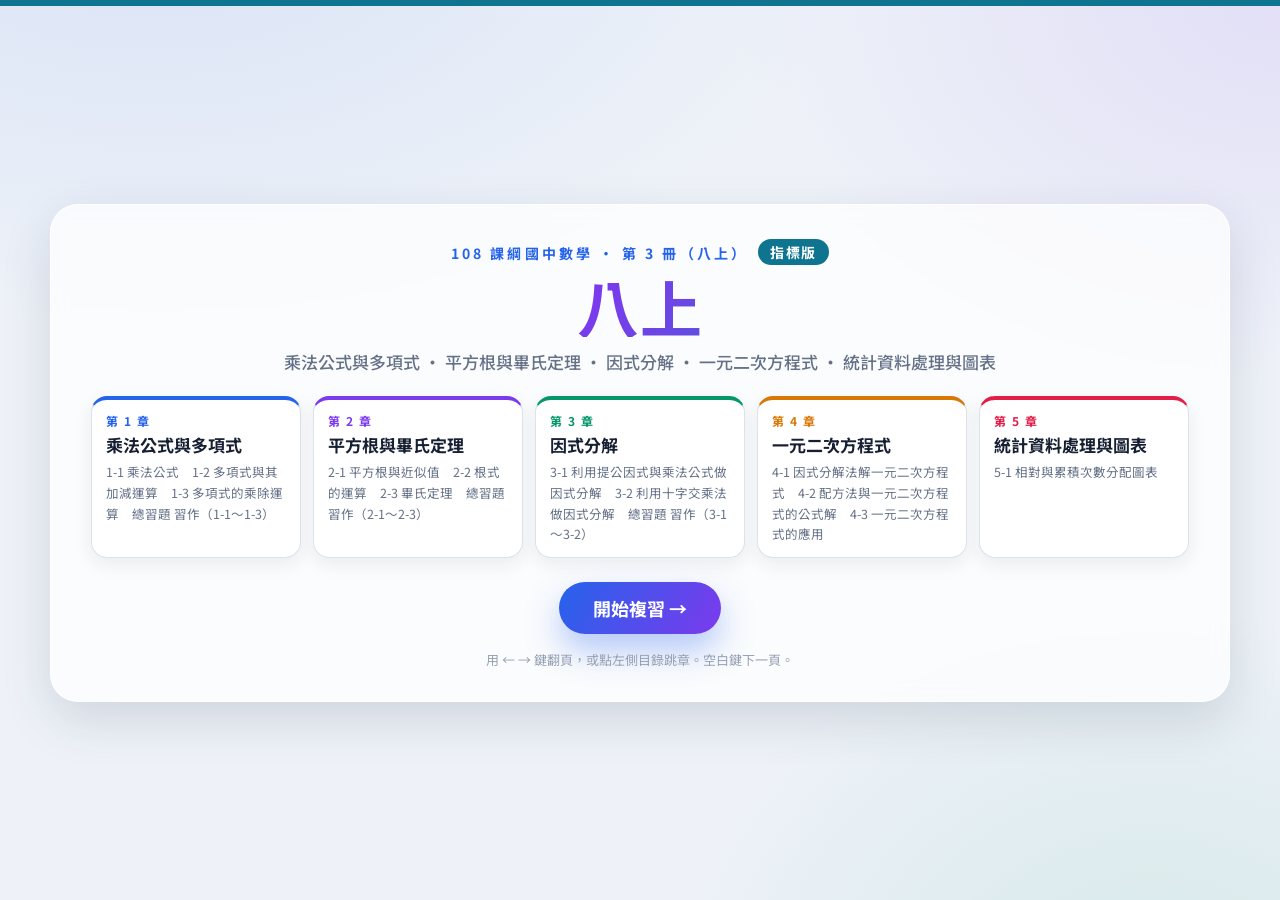
==== math-8A-indicator/index.html @ f77e5af1 "八上-課本版：段考核心概念重點卷 1-2 概念 3、4 與 1-3 概念 1 的直式鈕（加減、乘法）" ====
<!DOCTYPE html>
<html lang="zh-TW">
<head>
<meta name="robots" content="noindex,nofollow">
<meta name="googlebot" content="noindex,nofollow">
  <meta charset="UTF-8" />
  <meta name="viewport" content="width=device-width, initial-scale=1.0" />
  <title>國中數學 八上</title>
  <meta name="description" content="國中數學 八上" />
  <link rel="stylesheet" href="style.css?v=20261012d" />
  <link rel="stylesheet" href="common.css?v=20261012d" />
  <link rel="stylesheet" href="deck-overrides.css?v=20261012d" />
  <script src="theme.js?v=20261012d"></script>
  <script>
    window.MathJax = {
      tex: {
        inlineMath: [['\\(', '\\)']], displayMath: [['$$', '$$']],
        /* \degree：上游 curated 用它寫角度（九上光第 1～3 章就 500 多處）。
           MathJax 沒有內建這個巨集，沒定義的話整份角度會排成**紅色的 `\degree` 原文**
           （2026-09-13 在 1-1 精熟1 的列表列上看到）。 */
        macros: { degree: '^\\circ' }
      },
      svg: { fontCache: 'global' },
      startup: { typeset: false }
    };
  </script>
  <!-- MathJax 改為隨站打包：教室電腦不一定有網路，CDN 掛掉整份公式就不會排版。
       來源 https://cdn.jsdelivr.net/npm/mathjax@3/es5/tex-svg.js（2026-09-13 取得）。 -->
  <script src="../vendor/tex-svg.js?v=20261012d" id="MathJax-script" async></script>
</head>
<body>
  <!-- 封面 -->
  <section id="cover" class="cover">
    <div class="cover-inner">
      <p class="cover-eyebrow">108 課綱國中數學 · 第 3 冊（八上）</p>
      <h1 class="cover-title">八上</h1>
      <p class="cover-sub">乘法公式與多項式 · 平方根與畢氏定理 · 因式分解 · 一元二次方程式 · 統計資料處理與圖表</p>
      <div class="cover-chapters" id="coverChapters"></div>
      <button class="cover-start" id="startBtn">開始複習 →</button>
      <p class="cover-hint">用 ← → 鍵翻頁，或點左側目錄跳章。空白鍵下一頁。</p>
    </div>
  </section>

  <!-- 主體 -->
  <div id="app" class="app hidden">
    <!-- 頂部列 -->
    <header class="topbar">
      <button class="home-btn" id="homeBtn" title="回封面">✦ 八上</button>
      <div class="crumb" id="crumb"></div>
      <div class="top-actions">
        <button class="ghost-btn" id="tocToggle" title="目錄">☰ 目錄</button>
      </div>
    </header>

    <div class="body">
      <!-- 目錄側欄 -->
      <aside class="toc" id="toc"></aside>

      <!-- 舞台 -->
      <main class="stage">
        <div class="slide" id="slide"></div>

        <!-- 底部控制列 -->
        <div class="controlbar">
          <button class="nav-btn" id="prevBtn">‹ 上一頁</button>
          <div class="progress">
            <div class="progress-track"><div class="progress-fill" id="progressFill"></div></div>
            <span class="progress-text" id="progressText">1 / 1</span>
          </div>
          <button class="nav-btn" id="nextBtn">下一頁 ›</button>
        </div>
      </main>
    </div>

    <!-- 授課教具：畫筆畫布、雷射點、浮動工具列 -->
    <canvas id="penCanvas" class="pen-canvas"></canvas>
    <div id="laserDot" class="laser-dot hidden"></div>
    <div id="dock" class="dock">
      <button class="dbtn" id="dkSidebar" title="收合／展開側欄">
        <svg viewBox="0 0 24 24" fill="none" stroke="currentColor" stroke-width="2"><rect x="3" y="4" width="18" height="16" rx="2"/><line x1="9" y1="4" x2="9" y2="20"/></svg>
      </button>
      <button class="dbtn" id="dkPrev" title="上一頁 (←)">
        <svg viewBox="0 0 24 24" fill="none" stroke="currentColor" stroke-width="2.5" stroke-linecap="round" stroke-linejoin="round"><polyline points="15 5 8 12 15 19"/></svg>
      </button>
      <button class="dbtn" id="dkNext" title="下一頁 (→)">
        <svg viewBox="0 0 24 24" fill="none" stroke="currentColor" stroke-width="2.5" stroke-linecap="round" stroke-linejoin="round"><polyline points="9 5 16 12 9 19"/></svg>
      </button>
      <div class="dsep"></div>
      <button class="dbtn" id="dkLaser" title="雷射筆">
        <svg viewBox="0 0 24 24" fill="none" stroke="currentColor" stroke-width="2"><circle cx="12" cy="12" r="7"/><circle cx="12" cy="12" r="2.5" fill="currentColor" stroke="none"/></svg>
      </button>
      <button class="dbtn" id="dkPen" title="畫筆">
        <svg viewBox="0 0 24 24" fill="none" stroke="currentColor" stroke-width="2" stroke-linecap="round" stroke-linejoin="round"><path d="M12 20h9"/><path d="M16.5 3.5a2.12 2.12 0 0 1 3 3L7 19l-4 1 1-4Z"/></svg>
      </button>
      <div class="dcolors hidden" id="dkColors">
        <button class="dcolor active" data-c="#e11d48" style="--sc:#e11d48" title="紅"></button>
        <button class="dcolor" data-c="#2563eb" style="--sc:#2563eb" title="藍"></button>
        <button class="dcolor" data-c="#059669" style="--sc:#059669" title="綠"></button>
        <button class="dcolor" data-c="#f59e0b" style="--sc:#f59e0b" title="黃"></button>
        <button class="dcolor" data-c="#111827" style="--sc:#111827" title="黑"></button>
        <button class="dbtn dhl" id="dkHl" title="螢光筆">
          <svg viewBox="0 0 24 24" fill="none" stroke="currentColor" stroke-width="2" stroke-linecap="round" stroke-linejoin="round"><path d="M9 11l-5 5v3h6l5-5"/><path d="M9 11l4-4 5 5-4 4z"/><line x1="13" y1="21" x2="21" y2="21" stroke="#eab308" stroke-width="3.5"/></svg>
        </button>
        <button class="dbtn derase" id="dkErase" title="橡皮擦">
          <svg viewBox="0 0 24 24" fill="none" stroke="currentColor" stroke-width="2" stroke-linecap="round" stroke-linejoin="round"><path d="M4 15l7-7 6 6-4 4H8z"/><line x1="4" y1="21" x2="20" y2="21"/></svg>
        </button>
      </div>
      <button class="dbtn" id="dkClear" title="清除筆跡">
        <svg viewBox="0 0 24 24" fill="none" stroke="currentColor" stroke-width="2" stroke-linecap="round" stroke-linejoin="round"><polyline points="3 6 21 6"/><path d="M8 6V4h8v2"/><path d="M6 6l1 14h10l1-14"/></svg>
      </button>
      <button class="dbtn" id="dkBoard" title="計算紙（空白白板，關閉後不保留）">
        <svg viewBox="0 0 24 24" fill="none" stroke="currentColor" stroke-width="2" stroke-linecap="round" stroke-linejoin="round"><rect x="3" y="4" width="18" height="12" rx="1.5"/><line x1="12" y1="16" x2="8" y2="21"/><line x1="12" y1="16" x2="16" y2="21"/><path d="M7 11c1.5-2 2.5-2 3.5 0s2 2 3.5 0"/></svg>
      </button>
      <div class="dsep"></div>
      <button class="dbtn" id="dkText" title="字級（右欄的題目與文字）">
        <svg viewBox="0 0 24 24" fill="none" stroke="currentColor" stroke-width="2" stroke-linecap="round" stroke-linejoin="round"><path d="M2.5 19L8 5h1l5.5 14"/><line x1="4.6" y1="14" x2="12.4" y2="14"/><path d="M15 19l3.5-8 3.5 8"/><line x1="16.2" y1="16.4" x2="20.8" y2="16.4"/></svg>
      </button>
      <button class="dbtn" id="dkFull" title="全螢幕">
        <svg viewBox="0 0 24 24" fill="none" stroke="currentColor" stroke-width="2" stroke-linecap="round" stroke-linejoin="round"><path d="M4 9V4h5M20 9V4h-5M4 15v5h5M20 15v5h-5"/></svg>
      </button>
    </div>
  </div>

  <script src="svg.js?v=20261012d"></script>
  <!-- 逐題詳解：由 scripts/extract_solutions.py 從 ocho 產生，不要手改 -->
  <script src="solutions.js?v=20261012d"></script>
  <!-- 習作／隨堂練習帶圖的題：圖由 scripts/extract_figures.mjs 從 ocho 轉出 -->
  <script src="figures.js?v=20261012d"></script>
  <script>
    /* 練習／檢討元件（practice.js，與八上-課本版共用同一份檔）的站別設定：
       子題列＋藏起來的答案欄、整題一畫面、放大層自己試寬度。accent 由各章 chN.js 以章色覆寫。 */
    window.PRACTICE_CONFIG = {
      site: 'indicator', list: 'item', detail: 'single', zoomFit: 'trial', fitFloor: 0.62,
      theme: { ink: '#172033', grey: '#8a94a6', grn: '#059669', accent: '#2563eb',
               border: '#dce3ee', sub: '#657187', back: '#c3cddd', hover: '#f2f6ff' },
      font: { tag: '11px', tex: '13.5px', text: '13px', ans: '12.5px', go: '16px' },
      srcColors: {}
    };
  </script>
  <!-- 練習頁元件：與八上-課本版逐位元組相同的共用檔 -->
  <script src="answer-key.js?v=20261012d"></script>
  <script src="practice.js?v=20261012d"></script>
  <script src="ch1.js?v=20261012d"></script>
  <script src="ch2.js?v=20261012d"></script>
  <script src="ch3.js?v=20261012d"></script>
  <script src="ch4.js?v=20261012d"></script>
  <script src="ch5.js?v=20261012d"></script>
  <script src="engine.js?v=20261012d"></script>
  <script>
    /* 目錄第三層：節之內依類別折疊（Roger 2026-09-24：「指標版的習作也加上折疊」）。
       規則由 toc-sections.js 讀（三站同一份），依序比對標題、第一個命中的算數。
       指標版的習作一律收在節末（2026-09-23 定案），對答案頁與 1-2 的精熟思路頁也接在後面，所以歸同一類；
       講解頁與穿插在講解之間的隨堂練習都沒命中，歸「講解與隨堂」。 */
    window.TOC_GROUPS = [
      ['習作', '習作|對答案|思路'],
    ];
    window.TOC_GROUP_REST = '講解與隨堂';
  </script>
  <script src="toc-sections.js?v=20261012d"></script>
  <script src="zoom-mixed.js?v=20261012d"></script>
  <script src="zoom-pan.js?v=20261012d"></script>
  <script src="board.js?v=20261012d"></script>
  <script src="highlighter.js?v=20261012d"></script>
  <script src="text-scale.js?v=20261012d"></script>
  <script src="dock-tips.js?v=20261012d"></script>
  <script src="mathjax-catchup.js?v=20261012d"></script>
</body>
</html>
---- math-8A-indicator/style.css ----
@import url('https://fonts.googleapis.com/css2?family=Noto+Sans+TC:wght@400;500;700;900&display=swap');

:root {
  --ink: #172033;
  --muted: #657187;
  --faint: #96a0b3;
  --line: #dce3ee;
  --paper: #eef2f8;
  --panel: #ffffff;
  --blue: #2563eb;
  --green: #059669;
  --amber: #d97706;
  --rose: #e11d48;
  --violet: #7c3aed;
  --teal: #0891b2;
  --shadow-sm: 0 6px 18px rgba(30, 42, 68, 0.08);
  --shadow: 0 18px 50px rgba(30, 42, 68, 0.14);
  --r: 18px;
  /* 各章主題色 */
  --c1: #2563eb;
  --c2: #7c3aed;
  --c3: #059669;
  --c4: #d97706;
}

* { box-sizing: border-box; }

html, body { height: 100%; }

body {
  margin: 0;
  color: var(--ink);
  font-family: "Noto Sans TC", system-ui, sans-serif;
  background:
    radial-gradient(1200px 700px at 12% -10%, rgba(37, 99, 235, 0.10), transparent 60%),
    radial-gradient(1000px 700px at 100% 0%, rgba(124, 58, 237, 0.10), transparent 55%),
    radial-gradient(900px 700px at 90% 110%, rgba(5, 150, 105, 0.10), transparent 55%),
    var(--paper);
  min-height: 100vh;
}

button { font: inherit; cursor: pointer; }
.hidden { display: none !important; }

/* ===================== 封面 ===================== */
.cover {
  min-height: 100vh;
  display: grid;
  place-items: center;
  padding: 40px 24px;
}
.cover-inner {
  max-width: 880px;
  width: 100%;
  text-align: center;
  background: rgba(255, 255, 255, 0.72);
  backdrop-filter: blur(8px);
  border: 1px solid rgba(255, 255, 255, 0.9);
  border-radius: 28px;
  box-shadow: var(--shadow);
  padding: 54px 46px 46px;
}
.cover-eyebrow {
  margin: 0 0 10px;
  color: var(--blue);
  font-weight: 900;
  letter-spacing: 0.22em;
  font-size: 14px;
}
.cover-title {
  margin: 0;
  font-size: clamp(44px, 8vw, 84px);
  font-weight: 900;
  line-height: 1;
  letter-spacing: 0.02em;
  background: linear-gradient(120deg, var(--blue), var(--violet) 45%, var(--teal));
  -webkit-background-clip: text;
  background-clip: text;
  color: transparent;
}
.cover-sub {
  margin: 18px 0 30px;
  color: var(--muted);
  font-size: clamp(15px, 2.2vw, 20px);
  font-weight: 500;
}
.cover-chapters {
  display: grid;
  grid-template-columns: repeat(auto-fit, minmax(170px, 1fr));
  gap: 14px;
  margin-bottom: 34px;
  text-align: left;
}
.cover-card {
  border-radius: 16px;
  padding: 16px 18px;
  background: var(--panel);
  border: 1px solid var(--line);
  box-shadow: var(--shadow-sm);
  border-top: 4px solid var(--ct);
}
.cover-card .cc-num {
  font-size: 12px;
  font-weight: 900;
  letter-spacing: 0.12em;
  color: var(--ct);
}
.cover-card .cc-title { font-size: 19px; font-weight: 900; margin: 4px 0 6px; }
.cover-card .cc-list { font-size: 13px; color: var(--muted); line-height: 1.7; }
.cover-start {
  border: none;
  color: #fff;
  background: linear-gradient(120deg, var(--blue), var(--violet));
  padding: 16px 40px;
  font-size: 19px;
  font-weight: 900;
  border-radius: 999px;
  box-shadow: 0 16px 34px rgba(37, 99, 235, 0.34);
  transition: transform 0.15s ease, box-shadow 0.15s ease;
}
.cover-start:hover { transform: translateY(-2px); box-shadow: 0 22px 40px rgba(37, 99, 235, 0.42); }
.cover-hint { margin: 22px 0 0; color: var(--faint); font-size: 13px; }

/* ===================== 主體版面 ===================== */
.app { height: 100vh; overflow: hidden; display: flex; flex-direction: column; }

.topbar {
  height: 62px;
  flex: none;
  display: flex;
  align-items: center;
  gap: 18px;
  padding: 0 22px;
  background: rgba(255, 255, 255, 0.85);
  backdrop-filter: blur(8px);
  border-bottom: 1px solid var(--line);
  position: sticky;
  top: 0;
  z-index: 20;
}
.home-btn {
  border: none;
  background: none;
  font-weight: 900;
  font-size: 17px;
  color: var(--ink);
  letter-spacing: 0.04em;
}
.crumb {
  flex: 1;
  color: var(--muted);
  font-weight: 700;
  font-size: 14px;
  overflow: hidden;
  text-overflow: ellipsis;
  white-space: nowrap;
}
.crumb b { color: var(--ink); }
.ghost-btn {
  border: 1px solid var(--line);
  background: var(--panel);
  border-radius: 10px;
  padding: 8px 14px;
  font-weight: 800;
  font-size: 14px;
  box-shadow: var(--shadow-sm);
}

.body { flex: 1; display: grid; grid-template-columns: 280px minmax(0, 1fr); min-height: 0; }

/* ------- 目錄 ------- */
.toc {
  border-right: 1px solid var(--line);
  background: rgba(255, 255, 255, 0.72);
  overflow-y: auto;
  padding: 14px 12px 40px;
}
.toc-chapter { margin-bottom: 6px; }
.toc-chead {
  display: flex;
  align-items: center;
  gap: 8px;
  padding: 9px 10px;
  font-weight: 900;
  font-size: 14px;
  color: var(--ct);
  border-radius: 10px;
  cursor: pointer;
  user-select: none;
}
.toc-chead:hover { background: rgba(37, 99, 235, 0.06); }
.toc-dot { width: 9px; height: 9px; border-radius: 50%; background: var(--ct); flex: none; }
.toc-items { display: none; padding-left: 8px; }
.toc-chapter.open .toc-items { display: block; }
.toc-item {
  display: block;
  width: 100%;
  text-align: left;
  border: none;
  background: none;
  border-left: 2px solid var(--line);
  padding: 7px 12px;
  font-size: 13px;
  color: var(--muted);
  line-height: 1.35;
}
.toc-item:hover { color: var(--ink); background: rgba(37, 99, 235, 0.05); }
.toc-item.active {
  color: var(--ct);
  font-weight: 800;
  border-left: 2px solid var(--ct);
  background: rgba(37, 99, 235, 0.08);
}
.toc-item .ti-sec { font-size: 11px; color: var(--faint); font-weight: 700; margin-right: 6px; }

/* ------- 舞台 ------- */
.stage { display: flex; flex-direction: column; min-height: 0; padding: 14px 24px 0; }

.slide {
  flex: 1;
  min-height: 0;
  display: grid;
  grid-template-columns: minmax(0, 0.92fr) minmax(0, 1.08fr);
  gap: 24px;
  background: var(--panel);
  border: 1px solid var(--line);
  border-radius: var(--r);
  box-shadow: var(--shadow);
  padding: 22px 30px;
  overflow: hidden;
  animation: slidein 0.32s ease;
}
@keyframes slidein {
  from { opacity: 0; transform: translateY(10px); }
  to { opacity: 1; transform: none; }
}

/* 章節分隔頁 */
.slide.divider {
  grid-template-columns: 1fr;
  place-items: center;
  text-align: center;
  background: linear-gradient(135deg, var(--ct), color-mix(in srgb, var(--ct) 62%, #111));
  color: #fff;
  border: none;
}
.divider .dv-num { font-size: 15px; font-weight: 900; letter-spacing: 0.3em; opacity: 0.85; }
.divider .dv-title { font-size: clamp(38px, 6vw, 66px); font-weight: 900; margin: 12px 0 18px; }
.divider .dv-list { display: flex; flex-wrap: wrap; gap: 10px; justify-content: center; max-width: 720px; }
.divider .dv-chip { background: rgba(255,255,255,0.18); border: 1px solid rgba(255,255,255,0.35); padding: 8px 16px; border-radius: 999px; font-weight: 700; font-size: 15px; }

/* 左：概念欄（改為不捲動，內容過高時由 JS 自動縮放） */
.slide-info { display: flex; flex-direction: column; min-height: 0; overflow: hidden; padding-right: 6px; }
.col-fit { display: flex; flex-direction: column; min-height: 100%; transform-origin: top center; }
.slide-info::-webkit-scrollbar, .toc::-webkit-scrollbar, .slide-visual::-webkit-scrollbar { width: 8px; }
.slide-info::-webkit-scrollbar-thumb, .toc::-webkit-scrollbar-thumb, .slide-visual::-webkit-scrollbar-thumb { background: #cfd7e6; border-radius: 8px; }

.badge {
  align-self: flex-start;
  display: inline-flex;
  align-items: center;
  gap: 8px;
  font-size: 12px;
  font-weight: 900;
  letter-spacing: 0.08em;
  color: #fff;
  background: var(--ct);
  padding: 5px 12px;
  border-radius: 999px;
  margin-bottom: 10px;
}
.slide-title { font-size: clamp(23px, 2.6vw, 32px); font-weight: 900; line-height: 1.18; margin: 0 0 10px; }

.formula {
  background: color-mix(in srgb, var(--ct) 8%, #fff);
  border: 1px solid color-mix(in srgb, var(--ct) 24%, #fff);
  border-radius: 12px;
  padding: 10px 14px;
  margin-bottom: 12px;
  overflow-x: auto;
}
.formula .formula-label { font-size: 12px; font-weight: 900; color: var(--ct); letter-spacing: 0.06em; margin-bottom: 4px; }

.points { list-style: none; margin: 0 0 16px; padding: 0; }
.points li {
  position: relative;
  padding: 4px 0 4px 26px;
  font-size: 15.5px;
  line-height: 1.55;
  color: #29344a;
}
.points li::before {
  content: "";
  position: absolute;
  left: 4px; top: 13px;
  width: 9px; height: 9px;
  border-radius: 3px;
  background: var(--ct);
  transform: rotate(45deg);
}
.points li b { color: var(--ct); }
.points .k { font-weight: 900; color: var(--ct); }

/* 範例 */
.example {
  margin-top: auto;
  border: 1px dashed color-mix(in srgb, var(--ct) 40%, var(--line));
  border-radius: 14px;
  padding: 12px 16px;
  background: color-mix(in srgb, var(--ct) 5%, #fff);
}
.ex-head { display: flex; align-items: center; gap: 8px; font-weight: 900; color: var(--ct); font-size: 14px; margin-bottom: 8px; }
.ex-head::before { content: "✎"; }
.ex-q { font-size: 15px; line-height: 1.6; color: var(--ink); }
.ex-toggle {
  margin-top: 12px;
  border: 1px solid var(--ct);
  color: var(--ct);
  background: #fff;
  border-radius: 999px;
  padding: 6px 16px;
  font-weight: 800;
  font-size: 13px;
}
.ex-toggle:hover { background: var(--ct); color: #fff; }
.ex-sol { margin-top: 12px; display: none; }
.ex-sol.show { display: block; animation: slidein 0.25s ease; }
.ex-sol ol { margin: 0; padding-left: 20px; }
.ex-sol li { font-size: 14.5px; line-height: 1.7; margin-bottom: 4px; }
.ex-ans {
  margin-top: 10px;
  font-weight: 900;
  color: #fff;
  background: var(--ct);
  display: inline-block;
  padding: 6px 16px;
  border-radius: 10px;
  font-size: 15px;
}

/* 右：視覺欄 */
.slide-visual {
  position: relative; /* 浮動互動面板（.ictrl）的定位基準 */
  display: flex;
  flex-direction: column;
  min-height: 0;
  overflow: hidden;
  background: linear-gradient(180deg, #fbfcfe, #f3f6fb);
  border: 1px solid var(--line);
  border-radius: 14px;
  padding: 20px;
}
.visual-host { flex: 1; display: flex; flex-direction: column; min-height: 0; width: 100%; overflow: hidden; transform-origin: center center; }
.visual-host > * { margin: auto; max-width: 100%; }
/* 繪圖用 SVG 撐滿欄寬並限高 */
.visual-host svg { width: 100%; height: auto; max-height: 100%; display: block; }
/* 但 MathJax 內嵌數學的 SVG 要保留原始尺寸，否則分數會被拉成滿寬而暴大 */
.visual-host mjx-container svg { width: auto !important; height: auto !important; max-height: none !important; display: inline-block; }
.visual-caption { margin-top: 12px; text-align: center; font-size: 13px; color: var(--muted); line-height: 1.55; }

/* 互動控制元件（通用） */
.ictrl { display: flex; flex-wrap: wrap; gap: 10px; align-items: center; justify-content: center; margin-top: 14px; }
.ictrl label { font-size: 13px; font-weight: 800; color: var(--muted); }
.ictrl input[type="range"] { width: 180px; accent-color: var(--ct); }
/* 寬螢幕：滑桿改為「圖下方一列」，不再浮動蓋住圖形 */
@media (min-width: 641px) {
  .ictrl {
    margin: 10px auto 0; max-width: 100%;
    flex-direction: row; flex-wrap: wrap; align-items: center; justify-content: center; gap: 6px 18px;
    padding: 8px 16px;
    background: rgba(255, 255, 255, 0.92);
    border: 1.5px solid var(--ct); border-radius: 14px;
    box-shadow: 0 4px 14px rgba(23, 32, 51, 0.10);
  }
  .ictrl label { display: flex; align-items: baseline; gap: 8px; }
  .ictrl input[type="range"] { width: 160px; }
  .ictrl .step-txt { max-width: 300px; }
  /* 有滑桿的視覺欄：圖形頂端對齊，讓「圖＋滑桿」由 JS(fitSlide) 當一整組等比縮放，
     不再用固定保留高度硬切 SVG（步驟說明會換行、控制列高度不固定，硬切會裁掉滑桿） */
  .slide-visual:has(.ictrl) .visual-host { justify-content: flex-start; }
  .slide-visual:has(.ictrl) .visual-host > * { margin-top: 0; }
  .slide-visual:has(.ictrl) .visual-host svg { max-height: none; }
}
/* 步驟講解器文字 */
.step-txt { font-size: 12.5px; font-weight: 700; color: var(--ink, #172033); text-align: left; line-height: 1.55; min-height: 1em; }
.step-txt b { color: var(--ct); }
.step-hint { font-weight: 700; color: var(--ct); font-size: 11px; }
.ibtn {
  border: 1px solid var(--ct);
  color: var(--ct);
  background: #fff;
  border-radius: 999px;
  padding: 7px 16px;
  font-weight: 800;
  font-size: 13px;
}
.ibtn:hover { background: var(--ct); color: #fff; }
.ibtn.active { background: var(--ct); color: #fff; }
.ival { font-weight: 900; color: var(--ct); font-size: 15px; min-width: 26px; text-align: center; }
.chiprow { display: flex; flex-wrap: wrap; gap: 8px; justify-content: center; margin-top: 12px; }

/* SVG 共用樣式 */
svg .lbl { font-family: "Noto Sans TC", sans-serif; font-weight: 800; }
svg .mth { font-family: "Cambria Math", "Times New Roman", serif; font-style: italic; }
svg .dim { fill: var(--muted); }

/* 控制列 */
.controlbar {
  flex: none;
  display: flex;
  align-items: center;
  justify-content: space-between;
  gap: 20px;
  padding: 10px 4px 12px;
}
.nav-btn {
  border: 1px solid var(--line);
  background: var(--panel);
  border-radius: 12px;
  padding: 11px 22px;
  font-weight: 800;
  font-size: 15px;
  box-shadow: var(--shadow-sm);
  color: var(--ink);
}
.nav-btn:hover:not(:disabled) { border-color: var(--blue); color: var(--blue); }
.nav-btn:disabled { opacity: 0.4; cursor: not-allowed; }
.progress { flex: 1; max-width: 460px; display: flex; align-items: center; gap: 14px; }
.progress-track { flex: 1; height: 8px; background: #dbe2ee; border-radius: 999px; overflow: hidden; }
.progress-fill { height: 100%; width: 0; background: linear-gradient(90deg, var(--blue), var(--violet)); border-radius: 999px; transition: width 0.3s ease; }
.progress-text { font-weight: 800; font-size: 13px; color: var(--muted); min-width: 62px; text-align: right; }

/* ===================== 授課教具 ===================== */
/* 側欄收合 → 投影滿版 */
.app.toc-collapsed .toc { display: none; }
.app.toc-collapsed .body { grid-template-columns: 1fr; }

/* 畫筆畫布 */
.pen-canvas { position: fixed; inset: 0; z-index: 800; pointer-events: none; touch-action: none; }
.laser-canvas { position: fixed; inset: 0; z-index: 1150; pointer-events: none; }
.app.pen-on .body { cursor: crosshair; }
.app.laser-on .body { cursor: none; }

/* 雷射點 */
.laser-dot {
  position: fixed; left: 0; top: 0; width: 22px; height: 22px; margin: -11px 0 0 -11px;
  border-radius: 50%; pointer-events: none; z-index: 1200;
  background: radial-gradient(circle, rgba(255,60,60,0.98), rgba(255,0,0,0.55) 55%, rgba(255,0,0,0) 72%);
  box-shadow: 0 0 14px 5px rgba(255,0,0,0.55);
}

/* 浮動工具列 */
.dock {
  position: fixed; right: 14px; top: 50%; transform: translateY(-50%);
  z-index: 1000; display: flex; flex-direction: column; gap: 7px;
  padding: 10px 8px; background: rgba(255,255,255,0.9); backdrop-filter: blur(10px);
  border: 1px solid var(--line); border-radius: 18px; box-shadow: var(--shadow);
}
.dbtn {
  width: 42px; height: 42px; border-radius: 12px; border: 1px solid transparent;
  background: transparent; color: var(--ink); display: grid; place-items: center; transition: background 0.15s, color 0.15s;
}
.dbtn svg { width: 22px; height: 22px; }
.dbtn:hover { background: rgba(37,99,235,0.10); color: var(--blue); }
.dbtn.active { background: var(--blue); color: #fff; }
#dkLaser.active { background: var(--rose); color: #fff; }
#dkPen.active { background: var(--green); color: #fff; }
.dsep { height: 1px; background: var(--line); margin: 2px 5px; }
.dcolors { display: flex; flex-direction: column; gap: 6px; align-items: center; padding: 4px 0; }
.dcolor {
  width: 26px; height: 26px; border-radius: 50%; border: 2px solid #fff;
  box-shadow: 0 0 0 1px var(--line); background: var(--sc); cursor: pointer; padding: 0;
}
.dcolor.active { box-shadow: 0 0 0 3px var(--sc); transform: scale(1.1); }
.derase { width: 34px; height: 34px; }
.derase.active { background: var(--amber); color: #fff; }

/* ===================== 範例／圖解「放大成整頁」 ===================== */
/* 範例框內的放大鈕 */
.ex-zoom {
  margin-left: auto; border: 1px solid var(--ct); color: var(--ct); background: #fff;
  border-radius: 999px; padding: 3px 11px; font-size: 12px; font-weight: 800; line-height: 1.4;
}
.ex-zoom:hover { background: var(--ct); color: #fff; }
/* 視覺欄右上角的放大鈕 */
.vis-zoom {
  position: absolute; top: 10px; right: 12px; z-index: 6;
  border: 1.5px solid var(--ct); color: var(--ct); background: rgba(255, 255, 255, 0.9);
  border-radius: 999px; padding: 5px 13px; font-size: 12.5px; font-weight: 800;
  box-shadow: 0 4px 12px rgba(23, 32, 51, 0.12);
}
.vis-zoom:hover { background: var(--ct); color: #fff; }

/* 放大內容層：z-index 700 < 畫筆畫布(800)，才能用畫筆寫在放大內容上面 */
.zoom-modal {
  position: fixed; inset: 0; z-index: 700; background: #fff;
  overflow: auto; padding: 82px clamp(20px, 5vw, 80px) 56px;
}
.zoom-modal.hidden, .zoom-bar.hidden { display: none !important; }
.zoom-body { position: relative; min-height: 100%; display: flex; flex-direction: column; }
.zoom-q { font-size: clamp(23px, 3.3vw, 42px); line-height: 1.7; color: var(--ink); font-weight: 500; }
.zoom-sol { display: none; margin-top: 28px; padding-top: 20px; border-top: 2px dashed #cdd6e2; }
.zoom-sol.show { display: block; }
.zoom-sol ol { font-size: clamp(19px, 2.7vw, 33px); line-height: 1.9; padding-left: 1.3em; margin: 0; }
.zoom-sol li { margin-bottom: 10px; }
.zoom-ans { margin-top: 20px; font-size: clamp(21px, 2.9vw, 35px); font-weight: 900; color: #fff; background: var(--ct); display: inline-block; padding: 9px 26px; border-radius: 14px; }
/* 圖解模式：放大的視覺 host 撐滿 */
.zoom-body > .visual-host { flex: 1; min-height: 0; }
.zoom-body > .visual-host svg { max-height: 80vh; }

/* 放大控制列：z-index 1300 > 畫筆畫布，按鈕隨時可點 */
.zoom-bar {
  position: fixed; top: 0; left: 0; right: 0; z-index: 1300;
  display: flex; align-items: center; gap: 14px; padding: 12px 20px;
  background: rgba(255, 255, 255, 0.96); backdrop-filter: blur(6px); -webkit-backdrop-filter: blur(6px);
  border-bottom: 3px solid var(--ct, #2563eb);
}
.zoom-badge { flex: 1; font-weight: 900; color: var(--ct, #2563eb); font-size: clamp(14px, 2vw, 18px); }
.zoom-btn { border: 1.5px solid var(--ct, #2563eb); color: var(--ct, #2563eb); background: #fff; border-radius: 999px; padding: 8px 20px; font-weight: 800; font-size: 15px; }
.zoom-btn:hover { background: var(--ct, #2563eb); color: #fff; }
.zoom-x { border-color: #e11d48; color: #e11d48; }
.zoom-x:hover { background: #e11d48; color: #fff; }

/* 右側浮動教具列（.dock）是 fixed 且垂直置中，會壓在投影片右緣上方；
   視窗一矮，教具列就升到「🔍 放大」鈕的高度並蓋住它（dock z-index 1000 > 放大鈕 6）。
   寬螢幕（兩欄不捲動版面）預留一條「教具列車道」，讓投影片內容永遠不進入該區。 */
@media (min-width: 1081px) {
  .stage { padding-right: 86px; }
}

/* 響應式 */
@media (max-width: 1080px) {
  .body { grid-template-columns: 1fr; }
  .toc { position: fixed; inset: 62px 0 0 0; z-index: 30; width: min(320px, 86vw); border-right: 1px solid var(--line); transform: translateX(-105%); transition: transform 0.25s ease; background: #fff; }
  .toc.open { transform: none; box-shadow: var(--shadow); }
  .slide { grid-template-columns: 1fr; overflow-y: auto; }
  .slide-info { overflow: visible; }
  .slide-visual { overflow: visible; }
}
@media (max-width: 640px) {
  .stage { padding: 12px 12px 0; }
  .slide { padding: 20px; gap: 18px; }
  .nav-btn { padding: 10px 14px; font-size: 14px; }
}
---- math-8A-indicator/common.css ----
/* ============================================================
   math-deck 三站共用覆寫層（2026-10-01 從各站 deck-overrides.css 抽出）
   ------------------------------------------------------------
   **三站逐位元組相同**（`scripts/check_shared_files.py` 驗），改一份要三站一起拷。
   載入順序：style.css → **本檔** → deck-overrides.css（站別差異：頁碼徽章、目錄折疊、
   版本識別色、課本版的投影對比）。站別的那一份排在後面，同權重時以它為準。
   上游共用檔（style.css／engine.js／svg.js）一律不改。

   1～8 節最早由 Roger 2026-09-08 在 pilot 檢視後提出：
     1. 封面的「開始複習」被章節卡片擠到摺線下，要捲頁才點得到
     2. 圖解「放大成整頁」時，滑桿控制列掉出畫面外，要捲頁才看得到
   後三段是三站相同的教具（螢光筆、教具列提示氣泡、講解板）。
   ============================================================ */

/* ---------- 1. 封面：一屏放得下，不必捲頁 ---------- */

.cover {
  min-height: 100dvh;
  padding: 24px;
}

.cover-inner {
  max-width: 1180px;
  padding: 34px 40px 32px;
}

.cover-title { font-size: clamp(40px, 5.6vw, 62px); }

.cover-sub {
  margin: 12px 0 22px;
  font-size: clamp(14px, 1.7vw, 17px);
}

/* 章節卡：寬螢幕一律排成一列，不換行。上游的 auto-fit 在 5 章時會
   斷成 4＋1 兩列，正是把「開始複習」推出畫面的原因。 */
.cover-chapters {
  gap: 12px;
  margin-bottom: 24px;
}

@media (min-width: 1000px) {
  .cover-chapters {
    grid-auto-flow: column;
    grid-auto-columns: minmax(0, 1fr);
    grid-template-columns: none;
  }
}

.cover-card { padding: 12px 14px; }
.cover-card .cc-title { font-size: 17px; margin: 3px 0 5px; }
.cover-card .cc-list { font-size: 12.5px; line-height: 1.65; }

.cover-start { padding: 13px 34px; font-size: 18px; }
.cover-hint { margin-top: 16px; }

/* 矮螢幕再壓一次，確保按鈕永遠在摺線以上 */
@media (max-height: 760px) {
  .cover-inner { padding: 24px 32px 22px; }
  .cover-title { font-size: clamp(34px, 4.6vw, 48px); }
  .cover-sub { margin: 8px 0 16px; }
  .cover-chapters { margin-bottom: 18px; }
  .cover-card .cc-list { font-size: 12px; line-height: 1.55; }
  .cover-hint { display: none; }
}

/* ---------- 2. 圖解放大：圖＋滑桿一起塞進一屏 ---------- */

/* 放大層本身不再捲動——圖解模式下捲頁等於講到一半畫面要拉，投影很難用。
   （範例放大模式仍需要捲動，因此只鎖圖解那一種。） */
.zoom-modal { padding-bottom: 28px; }

.zoom-body > .visual-host {
  display: flex;
  flex-direction: column;
  justify-content: center;
}

/* 有滑桿或步驟滑桿時，SVG 要讓出控制列的高度。
   上游只寫死 max-height:80vh，沒有把 .ictrl 算進去，所以控制列會掉出畫面。 */
.zoom-body > .visual-host:has(.ictrl) svg {
  max-height: calc(100vh - 300px);
}

.zoom-body > .visual-host .ictrl {
  flex: none;
  margin-top: 12px;
}

/* 放大時版面寬得多，步驟說明不必再擠成三行 */
.zoom-body > .visual-host .ictrl .step-txt {
  max-width: min(760px, 70vw);
}

/* ---------- 3. 「🔍 放大」鈕不要壓到內容 ---------- */

/* 放大鈕是 position:absolute 浮在視覺欄右上角，SVG 圖那一類頁面右上角通常留白，
   不會擋到；但視覺欄放 HTML（✗／✓ 對照表、SV.fbox 公式卡）時，內容從最上緣就開始排，
   第一列會被鈕蓋住。
   判別方式：繪圖頁的結構一定是 host > div > svg（自訂的 svg() 包裝與 SV.stepper 都是），
   HTML 頁的 svg 只會出現在更深層的 mjx-container 裡，所以用直接子代選擇器就能分開，
   只在 HTML 頁讓出鈕的高度。 */
.slide-visual .visual-host:not(:has(> div > svg)) {
  padding-top: 30px;
}

/* ---------- 4. 視覺欄的 MathJax 公式要縮到欄寬，不要被切掉 ---------- */

/* MathJax 的 SVG 輸出是固定寬度，不會換行也不會縮。視覺欄放對照表或公式卡時，
   欄寬一窄（例如 1280×720 的投影機）公式就會直接被 .slide-visual 的 overflow:hidden
   切掉右半。讓 mjx-container 及其 svg 等比縮到容器寬度即可，字會小一點但完整。 */
.visual-host mjx-container[jax="SVG"] {
  max-width: 100%;
}
.visual-host mjx-container[jax="SVG"] > svg {
  max-width: 100%;
  height: auto;
}
/* 表格儲存格例外（2026-10-01，5-1 資料表）：百分比 max-width 在 table 的欄寬計算裡
   算不出來，瀏覽器把公式的最小寬度當成 0，欄就壓得比內容窄，`40～50` 這種表頭
   在「放大」裡疊成一團（小卡片剛好夠寬才沒露出來）。表格的字本來就短，不需要縮。 */
.visual-host td mjx-container[jax="SVG"],
.visual-host td mjx-container[jax="SVG"] > svg {
  max-width: none;
}

/* ---------- 5. ✗／✓ 對照列在窄欄下壓緊一點 ---------- */

/* 1280 寬的投影機下，視覺欄只有約 390px，對照表三列很容易超出欄高被切掉。
   （上游 engine.js 的 fitEl() 是對 host 自己 transform:scale()，而 host 的
   overflow:hidden 在縮放之前就已經裁掉超出的部分，所以縮放救不回來——只能讓內容變矮。）
   這裡在窄欄時收緊留白與行高；仍然放不下的部分靠「🔍 放大」看完整版。 */
/* xoRows 產生的元素帶內聯 style，內聯優先序高於任何選擇器，因此這裡必須用 !important。 */
@media (max-width: 1400px) {
  .visual-host .xo-wrap { gap: 7px !important; }
  .visual-host .xo-row { gap: 6px !important; }
  .visual-host .xo-cell { padding: 7px 10px !important; }
  .visual-host .xo-tag { font-size: 11px !important; margin-bottom: 2px !important; }
  .visual-host .xo-body { font-size: 12.5px !important; line-height: 1.5 !important; }

}

/* ---------- 6. HTML 視覺欄：放不下才縮、字級（text-scale.js） ---------- */

/* 承上：engine.js 的 fitEl() 對 HTML 內容無效（它 transform:scale 的是 host 自己，
   而 host 的 overflow:hidden 在縮放前就已經裁掉超出的部分），所以只能讓內容實際變矮。
   用 zoom 而不是 transform：zoom 會真的改變版面尺寸，host 的 scrollHeight 跟著變小；
   transform 只改繪製結果，量到的高度不變，救不了裁切。

   ⚠ 2026-10-01 以前這裡是「視窗 ≤1400px，一律 zoom 0.75」（拿 1280 寬的視窗、為最擠的
   ✗／✓ 對照表與四列公式卡量出來的）。它套到每一頁：檢討頁的題目卡只佔欄位上半，字仍被縮成 75%。
   現在由 text-scale.js 逐頁量、寫進兩個變數（都掛在 .slide-visual 上）：
     --ts-hz   字級（教具列「字級」鈕），套在 host 本身——外框不變、裡面的版面空間等比變小
     --ts-fit  內容放不下時才縮（練習元件的頁不用它：practice.js 自己在內容上寫 inline zoom）
   host 被搬進放大層之後就不在 .slide-visual 底下，兩條都不再命中。 */
.slide-visual > .visual-host { zoom: var(--ts-hz, 1); }
.slide-visual > .visual-host > * { zoom: var(--ts-fit, 1); }

/* ---------- 7. 左欄的公式卡不要被 flex 擠扁 ---------- */

/* `.col-fit` 是 flex column，子項預設 flex-shrink:1。矮視窗下內容比欄高，
   公式卡就先被壓扁（實測 125px 被擠成 19px，只剩一條），裡面的 MathJax 直接被裁掉。
   engine.js 的 fitEl() 本來就會等比縮放這一欄，不需要 flex 再幫忙擠——
   關掉收縮，量到的才是真實高度，縮放後每個區塊都保持完整比例。 */
.slide-info .col-fit > * {
  flex-shrink: 0;
}

/* ---------- 8. 有滑桿的頁：圖與控制列自己分配欄高 ---------- */

/* 上游 style.css:382 對含 .ictrl 的頁把 svg 的 max-height 設成 none，刻意改由
   engine.js 的 fitSlide() 把「圖＋滑桿」當一整組等比縮放。但 fitSlide 走的是
   fitEl(host, host)——縮放對象就是 host 自己，而 host 的 overflow:hidden 會在縮放
   之前先裁掉超出的部分，所以矮視窗下滑桿仍然會被切掉（實測 1280×679：需要 422px、
   只有 366px，底部的滑桿整條不見）。

   這裡不再依賴那個縮放：把 host 內的包裝層改成 flex column，SVG 吃剩餘空間、
   控制列固定不收縮，兩者一定塞得進欄內。圖會小一點，但滑桿一定看得到——
   投影時滑桿不見比圖小一點嚴重得多。 */
.slide-visual .visual-host:has(.ictrl) > div {
  display: flex;
  flex-direction: column;
  height: 100%;
  min-height: 0;
}
.slide-visual .visual-host:has(.ictrl) > div > svg {
  flex: 1 1 auto;
  min-height: 0;
  max-height: 100%;
}
.slide-visual .visual-host:has(.ictrl) > div > .ictrl {
  flex: 0 0 auto;
}

/* 螢光筆（`highlighter.js`，本專案自有；Roger 2026-09-24，三站相同）。
   筆畫是不透明的黃，透明度與 multiply 由畫布本身負責：同一筆來回塗不會變深、黑字仍是黑的。
   z 799：在畫筆畫布（800）之下，紅筆寫在螢光上面。 */
.hl-canvas { position: fixed; inset: 0; z-index: 799; pointer-events: none; opacity: 0.7; mix-blend-mode: multiply; }
.dhl { width: 34px; height: 34px; }
.dhl.active { background: #fde047; color: #111827; box-shadow: 0 0 0 2px #eab308; }

/* 教具列提示氣泡（`dock-tips.js`，本專案自有；Roger 2026-09-30，三站相同）。
   只接滑鼠（觸控白板沒有 hover）；z 1400 高於各層頂列 1300。 */
.dock-tip {
  position: fixed; z-index: 1400; pointer-events: none; white-space: nowrap;
  background: #172033; color: #fff; font-size: 16px; font-weight: 700; line-height: 1.3;
  padding: 7px 12px; border-radius: 9px; box-shadow: 0 4px 14px rgba(23, 32, 51, 0.25);
  display: flex; align-items: center; gap: 8px;
}
.dock-tip.hidden { display: none; }
.dock-tip kbd {
  font: inherit; font-size: 14px; min-width: 1.6em; text-align: center;
  padding: 1px 6px; border-radius: 5px; background: rgba(255, 255, 255, 0.18); border: 1px solid rgba(255, 255, 255, 0.35);
}

/* 講解板（`board.js`，本專案自有；Roger 2026-09-30，三站相同）：「只看圖」與「計算紙」合一。
   z 770：放大層 700 之上、螢光畫布 799 與畫筆畫布 800 之下，筆才寫得上去。頂列沿用 engine 的 `.zoom-bar`（z 1300）。
   題目、圖、步驟都是 position:absolute，位置由 board.js 的 place() 算；「題目」開關會重排圖並清筆跡，「步驟」開關不動圖。 */
.q-fig { position: relative; }
.bd-figbtn {
  position: absolute; top: 6px; right: 6px; z-index: 2;
  border: 1.5px solid var(--edition); color: var(--edition); background: rgba(255, 255, 255, 0.92);
  border-radius: 999px; padding: 3px 10px; font-size: 12px; font-weight: 700; line-height: 1.4;
  cursor: pointer; box-shadow: 0 2px 8px rgba(23, 32, 51, 0.12);
}
.bd-figbtn:hover { background: var(--edition); color: #fff; }
.bd-layer { position: fixed; inset: 0; z-index: 770; background: #fff; }
.bd-layer.hidden, .bd-bar.hidden { display: none !important; }
.bd-bar { border-bottom: 3px solid var(--edition); }
.bd-bar .zoom-badge { color: var(--edition); }
.bd-bar .zoom-btn { border-color: var(--edition); color: var(--edition); }
.bd-bar .zoom-btn.bd-on { background: var(--edition); color: #fff; }
.bd-bar .zoom-btn:disabled { opacity: .35; cursor: default; }
.bd-bar .zoom-x { border-color: #e11d48; color: #e11d48; }
.bd-note { margin-left: 14px; font-weight: 700; font-size: 0.85em; color: #475569; }
body.bd-open #zoomBar { display: none !important; }
body.bd-open #dkPrev, body.bd-open #dkNext { display: none; }
#dkBoard.active { background: var(--edition); color: #fff; }
/* 題目（左上）：字放大給全班看；八上-指標版的題目取自列表那一列，複製時拿掉 inline style，字級統一跟著這裡 */
.bd-q {
  position: absolute; padding: 12px 20px; font-size: 28px; line-height: 1.6; color: #172033; font-weight: 600;
  background: #f8fafc; border: 2px solid #94a3b8; border-left: 6px solid var(--edition); border-radius: 12px;
}
.bd-q:empty { display: none; }
.bd-q > * + * { margin-top: 6px; }
.bd-q-label { font-size: 16px; font-weight: 700; color: var(--edition); letter-spacing: .03em; }
.bd-fig { position: absolute; display: flex; gap: 24px; align-items: stretch; justify-content: center; }
.bd-cell { flex: 1 1 0; min-width: 0; min-height: 0; display: flex; align-items: center; justify-content: center; overflow: hidden; }
.bd-steps {
  position: absolute; display: flex; flex-direction: column; gap: 14px;
  font-size: 22px; line-height: 1.55; color: #172033; font-weight: 700;
  background: #fff; border: 2px solid #cbd5e1; border-radius: 12px; padding: 14px 18px;
}
.bd-steps:empty { display: none !important; }
/* 四題計算紙（board.js 的 openQuad；Roger 2026-10-06）：兩欄兩列，字級由 board.js 依視窗設在每格上，這裡都用 em。
   每格角落的「下一步」是 fixed、z 1300（同頂列），畫筆開著也按得到；講解板關掉時由 board.js 移除。 */
.bd-quad { position: absolute; display: grid; grid-template-columns: 1fr 1fr; grid-template-rows: 1fr 1fr; }
.bd-quad.hidden { display: none; }
.bd-qc { position: relative; padding: .45em .65em; overflow: hidden; cursor: pointer; color: #172033;
  border-right: 1.5px dashed #cbd5e1; border-bottom: 1.5px dashed #cbd5e1; }
.bd-qc:nth-child(2n) { border-right: none; }
.bd-qc:nth-child(n+3) { border-bottom: none; }
.bd-qc-q { display: flex; gap: .35em; align-items: baseline; font-weight: 800; line-height: 1.4; }
.bd-qc-no { color: var(--edition); flex: 0 0 auto; }
.bd-qc-steps { margin: .35em 0 0 1.3em; display: flex; flex-direction: column; gap: .3em; font-size: .89em; font-weight: 700; line-height: 1.45; }
.bd-qc-ln { white-space: nowrap; }   /* 不換行：「原式」被擠到單獨一行時，續行的「=」就對不齊了 */
.bd-r { visibility: hidden; }   /* 逐步揭露：第 k 次點擊露出 data-r < k 的（board.js） */
.bd-r.on { visibility: visible; }
.bd-qc-ln.fin.on, .bd-ld-fin.on { color: #15803d; }
/* 直式除法（practice.js 的 ldCell；Roger 2026-10-06）：每一項一欄、商寫在它所除的那一項正上方（presentation.md 那條） */
.bd-qc-free { margin-left: .4em; display: block; }
table.bd-ld { border-collapse: separate; border-spacing: 0; }   /* collapse 的話框線歸表格畫，列藏起來線還在 */
table.bd-ld td { padding: .12em .2em; text-align: right; white-space: nowrap; height: 1.5em; vertical-align: middle; }   /* height 是下限：分數（\dfrac）會把列撐高 */
.bd-qc.bd-qc-ld { padding-bottom: 2.6em; }   /* 角落「下一回合」鈕的位置，不要壓到最後一行 */
table.bd-ld td.vin { border-top: 2.5px solid #172033; }
table.bd-ld td.paren { text-align: center; font-size: 1.25em; padding: 0 .1em 0 .05em; }
table.bd-ld td.uline { border-bottom: 2px solid #172033; }
.bd-ld-fin { margin-top: .4em; font-weight: 800; white-space: nowrap; }
.bd-qc-ln.cont { padding-left: 2.05em; }   /* 續行的「=」對齊到「原式」後面那個等號 */
.bd-qc-why { display: block; font-size: .6em; line-height: 1.3; color: #64748b; }   /* 放在算式上方：放前面的話續行的「=」會對歪 */
.bd-qnext { position: fixed; z-index: 1300; border: 2px solid var(--edition); color: var(--edition); background: #fff; }
.bd-qnext.bd-on { background: var(--edition); color: #fff; }
body:not(.bd-open) .bd-qnext { display: none; }

/* ---------- 9. 字級面板（text-scale.js；Roger 2026-10-01，三站相同） ----------
   教具列的「字級」鈕打開，面板貼在教具列左邊（教具列的 absolute 子元素，不另開圖層）。
   最下面一行是這台螢幕的量測（排版寬×高、縮放倍率、中文字型），依教室調整版面時抄回來用。 */
#dkText.active { background: var(--edition); color: #fff; }
.ts-pop {
  position: absolute; right: calc(100% + 10px);
  display: flex; flex-direction: column; gap: 6px; padding: 8px 10px;
  background: #fff; border: 1px solid var(--line); border-radius: 14px; box-shadow: var(--shadow);
  white-space: nowrap;
}
.ts-row { display: flex; align-items: center; gap: 6px; }
.ts-btn, .ts-val {
  height: 42px; padding: 0 12px; border-radius: 10px; border: 1.5px solid var(--line);
  background: #fff; color: var(--ink); font-size: 18px; font-weight: 700; cursor: pointer;
}
.ts-btn { min-width: 54px; }
.ts-val { min-width: 74px; font-size: 16px; font-variant-numeric: tabular-nums; }
.ts-btn:hover:not(:disabled), .ts-val:hover { border-color: var(--edition); color: var(--edition); }
.ts-btn:disabled { opacity: .35; cursor: default; }
.ts-note { font-size: 13px; color: #92400e; }
.ts-note:empty { display: none; }
.ts-info { font-size: 12px; color: var(--muted); }
.ts-label { font-size: 13px; color: var(--muted); margin-right: 2px; }
.ts-th {
  height: 34px; padding: 0 12px; border-radius: 999px; border: 1.5px solid var(--line);
  background: #fff; color: var(--ink); font-size: 14px; font-weight: 700; cursor: pointer;
}
.ts-th.on { background: var(--edition); border-color: var(--edition); color: #fff; cursor: default; }

/* ---------- 10. 檢討頁的右欄寬一點（Roger 2026-10-01） ----------
   練習元件的頁（列表、詳解、對答案）左欄只有標題與兩三條提示，題目在右欄。
   上游是 0.92 : 1.08，這類頁改成 0.8 : 1.2（學生 fork 的 4:3 版面用 0.82 : 1.18）。
   只在兩欄版面（>1080px）；講解頁不動——指標版的左欄是講觀念的主體。 */
@media (min-width: 1081px) {
  .slide:not(.divider):has(> .slide-visual > .visual-host :is(.q-row, .p-row, .q-line, .p-line, .q-ask, .p-ask, .q-body, .ak-root)) {
    grid-template-columns: minmax(0, 0.8fr) minmax(0, 1.2fr);
  }
  /* 左欄變窄，公式卡的一整串公式（1-1 那張 `(a±b)²  (a+b)(a−b)  (a+b)(c+d)`）會超出欄寬、冒出捲軸。
     比照第 4 節：MathJax 等比縮到欄寬。 */
  .slide:not(.divider):has(> .slide-visual > .visual-host :is(.q-row, .p-row, .q-line, .p-line, .q-ask, .p-ask, .q-body, .ak-root))
    .slide-info .formula mjx-container[jax="SVG"] { max-width: 100%; }
  .slide:not(.divider):has(> .slide-visual > .visual-host :is(.q-row, .p-row, .q-line, .p-line, .q-ask, .p-ask, .q-body, .ak-root))
    .slide-info .formula mjx-container[jax="SVG"] > svg { max-width: 100%; height: auto; }
}

/* ---------- 11. 字重：不要那麼粗重（Roger 2026-10-01） ----------
   上游與覆寫層大量用 800／900。⚠ Windows 的微軟正黑體只有一般與粗體，600 以上全部畫成同一個粗體；
   Mac 的蘋方最粗是 Semibold，700～900 也看不出差別。所以「降字重」實際有效的是**哪些元素從粗體改成一般**：
   頂列的麵包屑、投影片標題、進度文字（這裡）與目錄的節名、類別名、頁數（各站 deck-overrides.css）。
   其餘 800／900 一律收成 700：在上面兩種系統看起來不變；裝了 Noto Sans TC 的電腦，800／900 會畫成特黑，收成 700 才不過黑。
   題目、答案、標籤、按鈕維持粗體——投影時那些要遠遠就看得到。 */
.crumb, .progress-text { font-weight: 400; }
.slide-title { font-weight: 500; }
.cover-eyebrow, .cover-title, .cover-card .cc-num, .cover-card .cc-title, .cover-start, .home-btn,
.ghost-btn, .toc-chead, .toc-item.active, .divider .dv-num, .divider .dv-title, .badge,
.formula .formula-label, .points .k, .ex-head, .ex-toggle, .ex-ans, .ictrl label, .ibtn, .ival,
.nav-btn, .ex-zoom, .vis-zoom, .zoom-ans, .zoom-badge, .zoom-btn { font-weight: 700; }

/* ---------- 12. 章節封面頁改成淺底（Roger 2026-10-01） ----------
   上游是整頁章色漸層＋白色特粗字，是全站最大的一塊實心色，Roger 看了覺得「厚重」。
   改成章色 7% 的淺底、頂端一條章色帶、標題用章色；章色仍在，一眼還分得出是第幾章。 */
.slide.divider {
  background: color-mix(in srgb, var(--ct) 7%, #fff);
  color: var(--ink);
  border: 1px solid color-mix(in srgb, var(--ct) 22%, #fff);
  border-top: 8px solid var(--ct);
}
.divider .dv-num { color: var(--ct); opacity: 1; }
.divider .dv-title { color: var(--ct); }
.divider .dv-chip {
  background: #fff; color: var(--ct);
  border: 1.5px solid color-mix(in srgb, var(--ct) 35%, #fff);
}

/* ---------- 13. 暖色主題（theme.js；Roger 2026-10-01 課本版試用，10-02 推到三站） ----------
   <html data-theme="warm"> 時生效；預設仍是各站原色。站別的版本色（與課本版的深框線）在各站 deck-overrides.css。
   寫死在 inline style 的顏色（章節色、練習卡片、九上的按鈕）由 theme.js 照對照表換；章內的圖（SVG）不換。
   ⚠ 對比沿用課本版 9/23 的投影標準，所以不照抄 Claude 的陶土色 #cc785c（拿來寫字只有 3.1:1），一律加深。
   各色對面板底 #fdfcf9：內文 #1f1c17 16.6、次要 #45403a 10.0、說明 #57514a 7.6；
   章色 陶土 #8a3b1e 7.5、梅 #5a3d78 8.6、橄欖 #3d5a26 7.6、赭 #704708 7.9、酒紅 #8a2638 8.5。
   ⚠ `:root[data-theme="warm"]` 的權重高於 deck-overrides.css 的 `:root`，所以課本版加深的變數會被這裡蓋過，與載入順序無關。 */
:root[data-theme="warm"] {
  --ink: #1f1c17;
  --muted: #45403a;
  --faint: #57514a;
  --line: #d9cfc0;
  --paper: #f5f1ea;
  --panel: #fdfcf9;
  --blue: #8a3b1e;
  --violet: #a8492a;
  --teal: #704708;
  --shadow-sm: 0 6px 18px rgba(60, 42, 24, 0.08);
  --shadow: 0 18px 50px rgba(60, 42, 24, 0.13);
}
:root[data-theme="warm"] body { background: var(--paper); }
:root[data-theme="warm"] .topbar,
:root[data-theme="warm"] .toc { background: #faf7f1; }
:root[data-theme="warm"] .cover-start { box-shadow: 0 14px 30px rgba(138, 59, 30, 0.25); }
:root[data-theme="warm"] .toc-chead:hover,
:root[data-theme="warm"] .toc-shead:hover,
:root[data-theme="warm"] .toc-item:hover { background: rgba(138, 59, 30, 0.06); }
:root[data-theme="warm"] .toc-item.active { background: rgba(138, 59, 30, 0.09); }
:root[data-theme="warm"] .toc-shead .ts-n,
:root[data-theme="warm"] .toc-ghead .tg-n { background: #efe8dd; color: var(--muted); }
:root[data-theme="warm"] .dbtn:hover { background: rgba(138, 59, 30, 0.10); }
:root[data-theme="warm"] .bd-q { background: #f8f4ec; border-color: #cfc4b3; }
:root[data-theme="warm"] .slide-title { color: var(--ink); }
:root[data-theme="warm"] .slide-visual { background: linear-gradient(180deg, #fcfaf6, #f6f1e9); }
:root[data-theme="warm"] .progress-track { background: #e6dccd; }
:root[data-theme="warm"] .formula .formula-label .pgref { background: #efe8dd; color: var(--muted); }
---- math-8A-indicator/deck-overrides.css ----
/* ============================================================
   math-deck 站別覆寫層：只放**這一站**跟別站不同的部分
   ------------------------------------------------------------
   三站相同的版面修正與教具樣式在 `common.css`（2026-10-01 抽出），本檔排在它後面。
   上游共用檔（style.css／engine.js／svg.js）一律不改。
   新增站別：複製 common.css 與本檔，index.html 依序補兩個 <link>。
   ============================================================ */

/* ---- 課本頁碼徽章（Roger 2026-09-13） ----
   「與課本的可見聯繫」那條原則的系統化做法（見 AGENTS.md 內容規則）：
   每張講解頁在公式卡的標籤列右端標出對應的課本印刷頁，
   讓學生隨時翻得到——附帶的心理暗示是「課本我們都有講喔」。

   為什麼放在 `.formula-label` 裡：投影片物件沒有專用的出處欄位，
   而 `engine.js` 是上游共用檔、不能改（AGENTS.md 安全邊界）。
   `formula.label` 是以 HTML 注入的，所以塞一個 span 進去即可，零上游改動。
   標籤列改成 flex，主標籤靠左、頁碼靠右。 */
.formula .formula-label {
  display: flex;
  align-items: baseline;
  gap: 8px;
}
.formula .formula-label .pgref {
  margin-left: auto;
  flex: 0 0 auto;
  font-size: 11px;
  font-weight: 700;
  letter-spacing: 0.02em;
  color: #5b6b86;
  background: #eef2f9;
  border: 1px solid #d7e0ee;
  border-radius: 999px;
  padding: 1px 9px;
  white-space: nowrap;
}

/* ---- HTML 裡的根號：不要用 CSS 畫 ----
   試過 `text-decoration: overline`（class `.radh`，2026-09-14 當天加、當天移除）：
   線落在**字型的 ascender**，比被開方數的字頂高一截，左端又接不上 √ 字元的斜勾，
   投影出去就是一條浮在半空的短線（Roger：「46、47、50 右邊的根號還是沒有很乾淨」）。
   結論：**SVG 裡的根號自己畫**（ch2.js 的 `RT()`＋`radBars()` 用 polyline）；
   **HTML 裡一律寫成「根號 N」**，或用 MathJax 的 `\(\sqrt{N}\)`（points 本來就是這樣）。 */

/* ---- 目錄的「節」層折疊（2026-09-15 Roger 指示）----
   章級折疊已經不夠：一章 40 頁以上，打開還是要滑很久。
   DOM 由本站自有的 `toc-sections.js` 後處理產生（不改上游的 engine.js）：
   `.toc-items > .toc-section > .toc-shead + .toc-item…`
   ‧ 預設收起，只有「目前所在的那一節」展開
   ‧ 節標頭左邊有三角形指示，展開時轉 90°
   ‧ 節標頭已經寫了節號，所以把每一列裡重複的 `.ti-sec` 藏起來，列也就更短 */
.toc-section { margin: 2px 0 4px; }
.toc-shead {
  display: flex;
  align-items: center;
  gap: 6px;
  padding: 6px 8px 6px 6px;
  border-radius: 8px;
  cursor: pointer;
  user-select: none;
  color: #44526b;
}
.toc-shead:hover { background: rgba(37, 99, 235, 0.07); }
.toc-shead::before {
  content: '▸';
  font-size: 11px;
  line-height: 1;
  color: #97a3b8;
  transition: transform .12s;
}
.toc-section.open > .toc-shead::before { transform: rotate(90deg); }
.toc-shead .ts-sec { font-size: 12.5px; font-weight: 700; color: var(--ct); flex: none; }
.toc-shead .ts-name { font-size: 12.5px; font-weight: 500; overflow: hidden; text-overflow: ellipsis; white-space: nowrap; }
.toc-shead .ts-n {
  margin-left: auto;
  flex: none;
  font-size: 11px;
  font-weight: 500;
  color: #8a94a6;
  background: #eef2f9;
  border-radius: 999px;
  padding: 0 7px;
}
.toc-section > .toc-item { display: none; }
.toc-section > .toc-item .ti-sec { display: none; }
.toc-section > .toc-item { padding-left: 22px; }
/* 節內的列最多兩行（一節 20 頁以上時，三四行的列會讓清單長到不能掃）。
   ⚠ 不用單行截尾：那會把「（選擇 5～8）」這種**辨識點**切掉——
   目錄字級 20px、側欄 280px，一行只放得下約 13 個字。兩行剛好容得下標題全文，
   真的超長才截尾；完整標題另外掛在 `title` 屬性上，滑過去看得到。 */
/* 列最多兩行，用 `max-height` 裁掉第三行以後。
   ⚠ **不要改回 `-webkit-line-clamp`**：`.toc-item` 是 `<button>`，
   Chrome（實測 153）會把 button 子樹裡的 `display:-webkit-box` 正規化成
   `flow-root`，clamp 就靜靜失效——列仍然三行、computed display 是 flow-root。
   標準的 `line-clamp` 這版 Chrome 也還不吃（computed 讀不到）。
   `max-height` 沒有 ellipsis，但完整標題掛在 `title` 屬性上（`toc-sections.js`）。
   ⚠ 用 `2lh`（＝兩個行高），**不要寫 `2.7em`**：實測那條 em 解成 35px 而不是
   2×27px，第二行會被切一半（2026-09-15 截圖確認）。`lh` 跟著 line-height 走，
   之後調字級或行高都不用動這裡。太舊的瀏覽器不吃 `lh` 時這條會被忽略，
   退回「列可以三行」——就是這個功能之前的樣子，不會壞掉。 */
.toc-section.open > .toc-item { display: block; }
.toc-section > .toc-item > .ti-txt {
  display: block;
  max-height: 2lh;
  overflow: hidden;
}

/* ---- 目錄的第三層：節之內依類別折疊（Roger 2026-09-23 課本版；指標版 2026-09-24 比照）----
   `.toc-section > .toc-shead + .toc-group > .toc-ghead + .toc-item…`
   類別規則在本站 index.html 的 `window.TOC_GROUPS`，DOM 由 toc-sections.js 產生。
   節展開 → 看到類別標頭；類別展開 → 看到頁。預設只展開目前所在的類別。 */
.toc-group { display: none; margin: 0 0 2px 12px; }
.toc-section.open > .toc-group { display: block; }
.toc-ghead {
  display: flex;
  align-items: center;
  gap: 6px;
  padding: 4px 8px 4px 6px;
  border-radius: 7px;
  cursor: pointer;
  user-select: none;
  color: #2b3649;
}
.toc-ghead:hover { background: rgba(15, 118, 110, 0.08); }
.toc-ghead::before {
  content: '▸';
  font-size: 10px;
  line-height: 1;
  color: #64748b;
  transition: transform .12s;
}
.toc-group.open > .toc-ghead::before { transform: rotate(90deg); }
.toc-ghead .tg-name { font-size: 13px; font-weight: 500; }
.toc-ghead .tg-n {
  margin-left: auto;
  flex: none;
  font-size: 11px;
  font-weight: 500;
  color: #475569;
  background: #f3f5f9;
  border-radius: 999px;
  padding: 0 7px;
}
.toc-group > .toc-item { display: none; padding-left: 18px; }
.toc-group > .toc-item .ti-sec { display: none; }
.toc-group.open > .toc-item { display: block; }
.toc-group > .toc-item > .ti-txt { display: block; max-height: 2lh; overflow: hidden; }

/* ===== 版本識別（Roger 2026-09-15）=====
   三站的前兩三頁長得幾乎一樣——尤其兩個八上，封面只差 eyebrow 那一個「南一版」——
   他的話是「我要點開兩頁內容，才會認知這是哪個版本」。
   所以每一站給一個**固定的顏色＋角落徽章**，封面、投影片頂列、目錄欄、圖解放大層
   四個地方一致：橘＝八上課本版、青＝八上指標版、洋紅＝九上指標版。
   ⚠ 徽章只寫「課本版／指標版」——那是**描述編排依據**的中性說法，
   守 AGENTS 的命名原則（任何學生看得到的地方都不得暗示程度）。
   ⚠ 全部走 `deck-overrides.css` 的偽元素，**不改 engine.js／style.css**，
   也不必動每一頁的 `chN.js`。 */
:root { --edition: #0e7490; --edition-soft: #e6f6fa; }

/* 投影片頂列：站名後面掛徽章，整條頂列換成站別的淡色底＋3px 色線
   （投影時遠遠就看得到，而且不吃到內容區的任何空間） */
.topbar { background: var(--edition-soft); border-bottom: 3px solid var(--edition); }
.home-btn::after {
  content: "指標版";
  display: inline-block;
  margin-left: 9px;
  padding: 2px 9px;
  border-radius: 999px;
  background: var(--edition);
  color: #fff;
  font-size: 12px;
  font-weight: 700;
  letter-spacing: 0.08em;
  vertical-align: 2px;
}
/* 目錄欄左緣一條同色帶：側欄開著時也認得出來 */
.toc { border-left: 5px solid var(--edition); }

/* 封面：eyebrow 那一行接同一顆徽章（封面是最容易認錯的一頁） */
.cover-eyebrow::after {
  content: "指標版";
  display: inline-block;
  margin-left: 10px;
  padding: 3px 12px;
  border-radius: 999px;
  background: var(--edition);
  color: #fff;
  letter-spacing: 0.12em;
  vertical-align: 1px;
}
.cover { border-top: 6px solid var(--edition); }

/* 圖解／範例的放大層：整頁只剩那一張卡，頂欄的徽章是唯一的辨識點。
   ⚠ 這一顆要**連年級一起寫**：放大層沒有 `.home-btn`，畫面上找不到「八上／九上」，
   只寫「指標版」的話兩個指標版就只剩顏色可分。 */
.zoom-bar { border-bottom: 3px solid var(--edition); }
.zoom-badge::before {
  content: "八上 指標版";
  display: inline-block;
  margin-right: 10px;
  padding: 2px 9px;
  border-radius: 999px;
  background: var(--edition);
  color: #fff;
  font-size: 12px;
  font-weight: 700;
  letter-spacing: 0.08em;
}

/* 放大層的局部放大（`zoom-pan.js`，本專案自有）。
   ⚠ 樣式一律寫在這裡，不改上游的 `style.css`。 */
.zp-group { display: inline-flex; align-items: center; gap: 6px; margin-left: auto; }
.zp-btn { min-width: 42px; font-weight: 700; }
.zp-btn:disabled { opacity: 0.4; cursor: default; }
.zp-level {
  min-width: 46px;
  text-align: center;
  font-size: 13px;
  font-weight: 700;
  font-variant-numeric: tabular-nums;
  color: var(--ct);
}
/* 放大中：關掉原生捲軸，改由拖曳平移；游標要讓老師看得出可以拖。
   ⚠ `overflow:hidden` 是必要的——transform 會擴大可捲動範圍，
   捲軸與拖曳同時存在時，投影畫面會在拖曳中忽然多出兩條捲軸。 */
.zoom-modal.zp-on {
  overflow: hidden;
  cursor: grab;
  /* ⚠ `touch-action: none` 只在放大時掛：沒有它，大型觸摸螢幕上手指的滑動
     會被瀏覽器當成頁面捲動而吞掉 `pointermove`；但 1× 要留著原生捲動。 */
  touch-action: none;
  /* 拖曳經過詳解文字時不要選字（滑鼠與觸控都會） */
  -webkit-user-select: none;
  user-select: none;
}
.zoom-modal.zp-on.zp-drag { cursor: grabbing; }

/* ===== 暖色主題：本站的版本色（Roger 2026-10-02，三站都可切換）=====
   三站共通的部分在 common.css 第 13 節，切換與 inline 色號對照在 theme.js。
   版本色維持「青」（三站一眼分得出來那條，Roger 2026-09-15），只加深一點配米白底：白字 5.8:1。 */
:root[data-theme="warm"] {
  --edition: #1f6f78;
  --edition-soft: #e7f0ef;
}
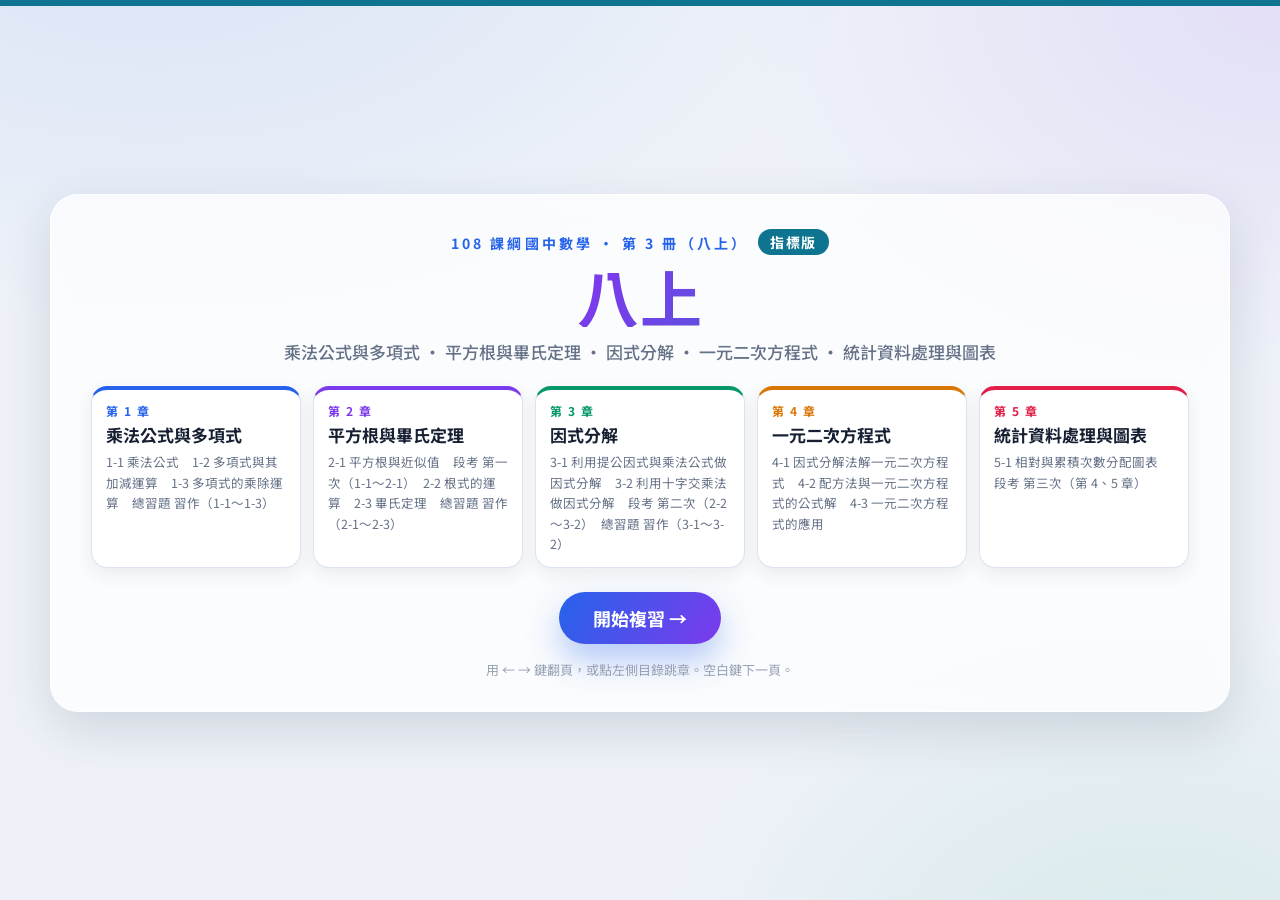
==== commit e294b7c6: "三站加第二、三次段考節；八上核心概念重點卷；更正註記不給學生看" ====
--- a/math-8A-indicator/index.html
+++ b/math-8A-indicator/index.html
@@ -7,10 +7,10 @@
   <meta name="viewport" content="width=device-width, initial-scale=1.0" />
   <title>國中數學 八上</title>
   <meta name="description" content="國中數學 八上" />
-  <link rel="stylesheet" href="style.css?v=20261012d" />
-  <link rel="stylesheet" href="common.css?v=20261012d" />
-  <link rel="stylesheet" href="deck-overrides.css?v=20261012d" />
-  <script src="theme.js?v=20261012d"></script>
+  <link rel="stylesheet" href="style.css?v=20261013c" />
+  <link rel="stylesheet" href="common.css?v=20261013c" />
+  <link rel="stylesheet" href="deck-overrides.css?v=20261013c" />
+  <script src="theme.js?v=20261013c"></script>
   <script>
     window.MathJax = {
       tex: {
@@ -26,7 +26,7 @@
   </script>
   <!-- MathJax 改為隨站打包：教室電腦不一定有網路，CDN 掛掉整份公式就不會排版。
        來源 https://cdn.jsdelivr.net/npm/mathjax@3/es5/tex-svg.js（2026-09-13 取得）。 -->
-  <script src="../vendor/tex-svg.js?v=20261012d" id="MathJax-script" async></script>
+  <script src="../vendor/tex-svg.js?v=20261013c" id="MathJax-script" async></script>
 </head>
 <body>
   <!-- 封面 -->
@@ -121,11 +121,11 @@
     </div>
   </div>
 
-  <script src="svg.js?v=20261012d"></script>
+  <script src="svg.js?v=20261013c"></script>
   <!-- 逐題詳解：由 scripts/extract_solutions.py 從 ocho 產生，不要手改 -->
-  <script src="solutions.js?v=20261012d"></script>
+  <script src="solutions.js?v=20261013c"></script>
   <!-- 習作／隨堂練習帶圖的題：圖由 scripts/extract_figures.mjs 從 ocho 轉出 -->
-  <script src="figures.js?v=20261012d"></script>
+  <script src="figures.js?v=20261013c"></script>
   <script>
     /* 練習／檢討元件（practice.js，與八上-課本版共用同一份檔）的站別設定：
        子題列＋藏起來的答案欄、整題一畫面、放大層自己試寬度。accent 由各章 chN.js 以章色覆寫。 */
@@ -138,31 +138,33 @@
     };
   </script>
   <!-- 練習頁元件：與八上-課本版逐位元組相同的共用檔 -->
-  <script src="answer-key.js?v=20261012d"></script>
-  <script src="practice.js?v=20261012d"></script>
-  <script src="ch1.js?v=20261012d"></script>
-  <script src="ch2.js?v=20261012d"></script>
-  <script src="ch3.js?v=20261012d"></script>
-  <script src="ch4.js?v=20261012d"></script>
-  <script src="ch5.js?v=20261012d"></script>
-  <script src="engine.js?v=20261012d"></script>
+  <script src="answer-key.js?v=20261013c"></script>
+  <script src="practice.js?v=20261013c"></script>
+  <script src="ch1.js?v=20261013c"></script>
+  <script src="ch2.js?v=20261013c"></script>
+  <script src="ch3.js?v=20261013c"></script>
+  <script src="ch4.js?v=20261013c"></script>
+  <script src="ch5.js?v=20261013c"></script>
+  <script src="engine.js?v=20261013c"></script>
   <script>
     /* 目錄第三層：節之內依類別折疊（Roger 2026-09-24：「指標版的習作也加上折疊」）。
        規則由 toc-sections.js 讀（三站同一份），依序比對標題、第一個命中的算數。
        指標版的習作一律收在節末（2026-09-23 定案），對答案頁與 1-2 的精熟思路頁也接在後面，所以歸同一類；
        講解頁與穿插在講解之間的隨堂練習都沒命中，歸「講解與隨堂」。 */
     window.TOC_GROUPS = [
+      // 段考節的核心概念重點卷（2026-10-13）排第一：「對答案｜核心概念重點卷」才不會被下一條的「對答案」吃進習作
+      ['核心概念重點卷', '核心概念重點卷'],
       ['習作', '習作|對答案|思路'],
     ];
     window.TOC_GROUP_REST = '講解與隨堂';
   </script>
-  <script src="toc-sections.js?v=20261012d"></script>
-  <script src="zoom-mixed.js?v=20261012d"></script>
-  <script src="zoom-pan.js?v=20261012d"></script>
-  <script src="board.js?v=20261012d"></script>
-  <script src="highlighter.js?v=20261012d"></script>
-  <script src="text-scale.js?v=20261012d"></script>
-  <script src="dock-tips.js?v=20261012d"></script>
-  <script src="mathjax-catchup.js?v=20261012d"></script>
+  <script src="toc-sections.js?v=20261013c"></script>
+  <script src="zoom-mixed.js?v=20261013c"></script>
+  <script src="zoom-pan.js?v=20261013c"></script>
+  <script src="board.js?v=20261013c"></script>
+  <script src="highlighter.js?v=20261013c"></script>
+  <script src="text-scale.js?v=20261013c"></script>
+  <script src="dock-tips.js?v=20261013c"></script>
+  <script src="mathjax-catchup.js?v=20261013c"></script>
 </body>
 </html>
